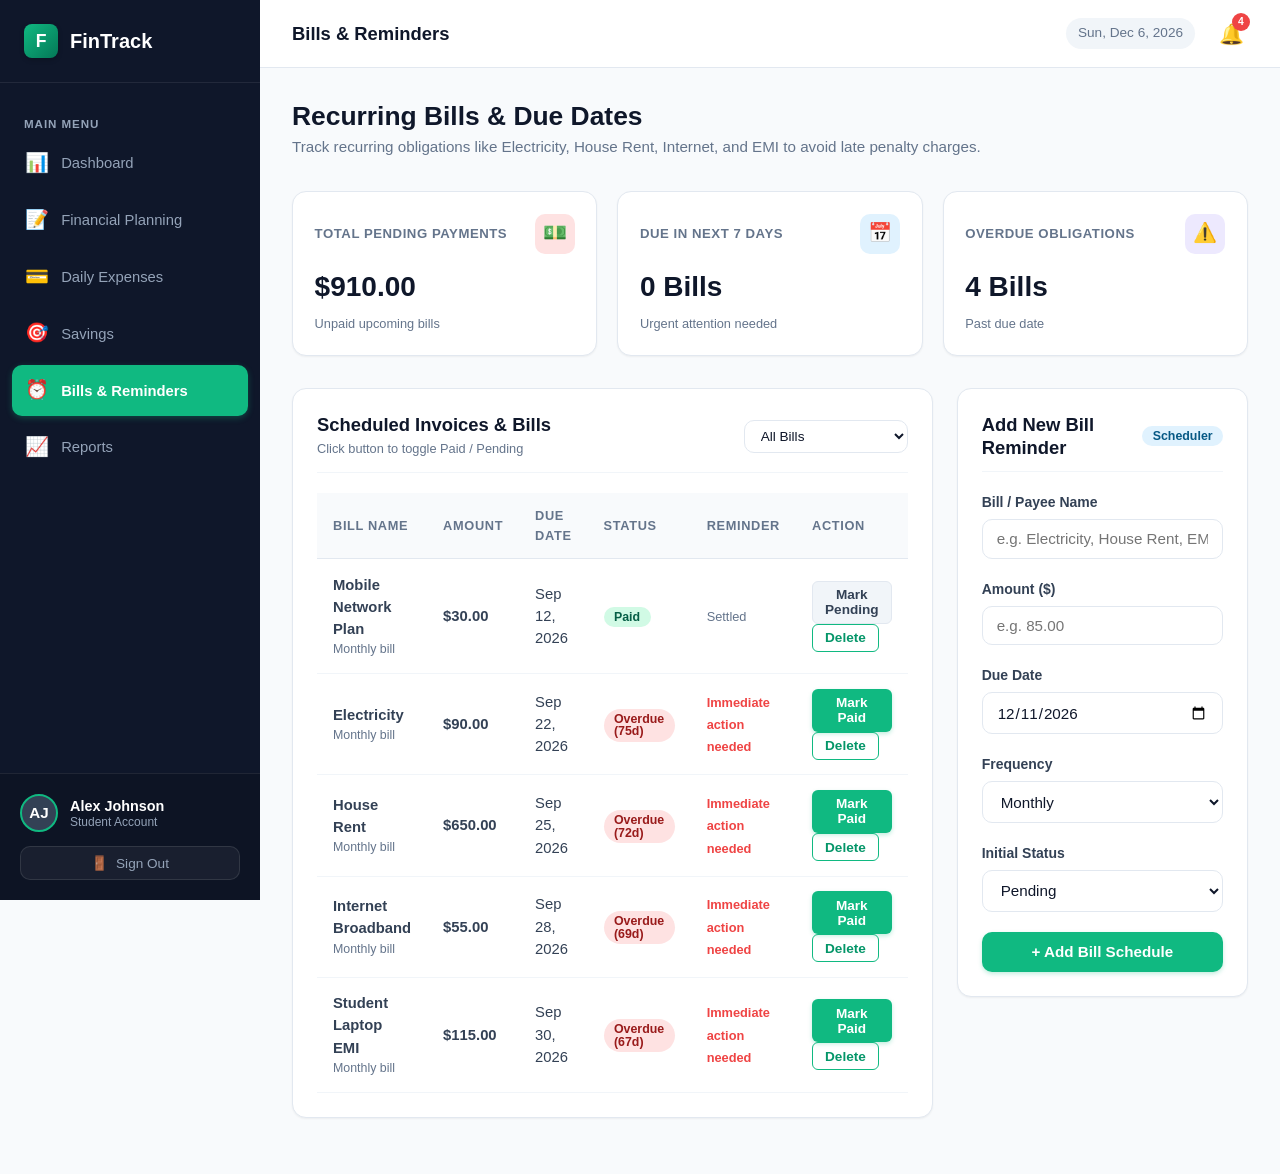
==== bills.html @ 2244a2cc "Initial FinTrack frontend" ====
<!DOCTYPE html>
<html lang="en">
<head>
  <meta charset="UTF-8">
  <meta name="viewport" content="width=device-width, initial-scale=1.0">
  <title>Bills & Reminders – FinTrack</title>
  <!-- Favicon -->
  <link rel="icon" type="image/svg+xml" href="assets/icons/favicon.svg">
  <!-- Global Stylesheet -->
  <link rel="stylesheet" href="css/style.css">
  <!-- Dashboard Layout Stylesheet -->
  <link rel="stylesheet" href="css/dashboard.css">
</head>
<body>

  <div class="app-layout">
    <div class="sidebar-overlay"></div>

    <!-- Sidebar Navigation -->
    <aside class="sidebar">
      <div class="sidebar-header">
        <a href="dashboard.html" class="brand-logo">
          <span class="brand-icon">F</span>
          <span>FinTrack</span>
        </a>
        <button id="sidebar-close" class="sidebar-close-btn" aria-label="Close Sidebar">&times;</button>
      </div>

      <ul class="sidebar-menu">
        <li class="menu-category">Main Menu</li>
        <li class="menu-item">
          <a href="dashboard.html" class="menu-link">
            <span class="menu-icon">📊</span>
            <span>Dashboard</span>
          </a>
        </li>
        <li class="menu-item">
          <a href="planning.html" class="menu-link">
            <span class="menu-icon">📝</span>
            <span>Financial Planning</span>
          </a>
        </li>
        <li class="menu-item">
          <a href="expenses.html" class="menu-link">
            <span class="menu-icon">💳</span>
            <span>Daily Expenses</span>
          </a>
        </li>
        <li class="menu-item">
          <a href="savings.html" class="menu-link">
            <span class="menu-icon">🎯</span>
            <span>Savings</span>
          </a>
        </li>
        <li class="menu-item">
          <a href="bills.html" class="menu-link active">
            <span class="menu-icon">⏰</span>
            <span>Bills & Reminders</span>
          </a>
        </li>
        <li class="menu-item">
          <a href="reports.html" class="menu-link">
            <span class="menu-icon">📈</span>
            <span>Reports</span>
          </a>
        </li>
      </ul>

      <!-- User Profile Preview & Logout -->
      <div class="sidebar-footer">
        <div class="user-profile-preview">
          <div class="user-avatar">AJ</div>
          <div class="user-info">
            <div class="user-name">Alex Johnson</div>
            <div class="user-role">Student Account</div>
          </div>
        </div>
        <button class="btn-sidebar-logout">
          <span>🚪</span> Sign Out
        </button>
      </div>
    </aside>

    <!-- Main Wrapper -->
    <div class="main-wrapper">
      <header class="topbar">
        <div class="topbar-left">
          <button id="menu-toggle" class="menu-toggle-btn" aria-label="Open Menu">☰</button>
          <div class="topbar-title">Bills & Reminders</div>
        </div>

        <div class="topbar-right">
          <span id="topbar-current-date" class="topbar-date">Loading date...</span>
          <a href="bills.html" class="notification-bell-btn" title="Pending Bills Notifications">
            <span>🔔</span>
            <span id="topbar-alert-count" class="notification-badge" style="display: none;">0</span>
          </a>
        </div>
      </header>

      <!-- Main Content -->
      <main class="dashboard-content">
        <div class="page-header">
          <div>
            <h1>Recurring Bills & Due Dates</h1>
            <p>Track recurring obligations like Electricity, House Rent, Internet, and EMI to avoid late penalty charges.</p>
          </div>
        </div>

        <!-- Reminder Summary Cards -->
        <section class="stats-grid mb-3">
          <div class="metric-card">
            <div class="metric-header">
              <span class="metric-title">Total Pending Payments</span>
              <div class="metric-icon-box metric-icon-expenses">💵</div>
            </div>
            <div id="bills-summary-pending-amount" class="metric-value">$0.00</div>
            <div class="metric-footer">Unpaid upcoming bills</div>
          </div>

          <div class="metric-card">
            <div class="metric-header">
              <span class="metric-title">Due In Next 7 Days</span>
              <div class="metric-icon-box metric-icon-planned">📅</div>
            </div>
            <div id="bills-summary-due-soon-count" class="metric-value">0 Bills</div>
            <div class="metric-footer">Urgent attention needed</div>
          </div>

          <div class="metric-card">
            <div class="metric-header">
              <span class="metric-title">Overdue Obligations</span>
              <div class="metric-icon-box metric-icon-target">⚠️</div>
            </div>
            <div id="bills-summary-overdue-count" class="metric-value">0 Bills</div>
            <div class="metric-footer">Past due date</div>
          </div>
        </section>

        <!-- Main Layout: Table + Add Form -->
        <div class="dashboard-row">
          <!-- Bills Table Card -->
          <div class="card">
            <div class="card-header" style="flex-wrap: wrap; gap: 0.75rem;">
              <div>
                <h3>Scheduled Invoices & Bills</h3>
                <span class="text-muted" style="font-size: 0.8rem;">Click button to toggle Paid / Pending</span>
              </div>

              <!-- Filter Selector -->
              <div>
                <select id="bill-filter-status" class="form-select" style="padding: 0.45rem 0.75rem; font-size: 0.85rem;">
                  <option value="all">All Bills</option>
                  <option value="pending">Only Pending / Due</option>
                  <option value="paid">Only Settled (Paid)</option>
                </select>
              </div>
            </div>

            <div class="table-responsive">
              <table class="table">
                <thead>
                  <tr>
                    <th>Bill Name</th>
                    <th>Amount</th>
                    <th>Due Date</th>
                    <th>Status</th>
                    <th>Reminder</th>
                    <th>Action</th>
                  </tr>
                </thead>
                <tbody id="bills-table-body">
                  <!-- Rendered dynamically by js/bills.js -->
                </tbody>
              </table>
            </div>
          </div>

          <!-- Add Bill Card Form -->
          <div>
            <div class="card">
              <div class="card-header">
                <h3>Add New Bill Reminder</h3>
                <span class="badge badge-info">Scheduler</span>
              </div>

              <form id="add-bill-form">
                <div class="form-group">
                  <label for="bill-name" class="form-label">Bill / Payee Name</label>
                  <input
                    type="text"
                    id="bill-name"
                    class="form-control"
                    placeholder="e.g. Electricity, House Rent, EMI"
                    required
                  >
                </div>

                <div class="form-group">
                  <label for="bill-amount" class="form-label">Amount ($)</label>
                  <input
                    type="number"
                    id="bill-amount"
                    class="form-control"
                    placeholder="e.g. 85.00"
                    min="0.01"
                    step="0.01"
                    required
                  >
                </div>

                <div class="form-group">
                  <label for="bill-due-date" class="form-label">Due Date</label>
                  <input type="date" id="bill-due-date" class="form-control" required>
                </div>

                <div class="form-group">
                  <label for="bill-frequency" class="form-label">Frequency</label>
                  <select id="bill-frequency" class="form-select" required>
                    <option value="Monthly">Monthly</option>
                    <option value="Quarterly">Quarterly</option>
                    <option value="Annually">Annually</option>
                    <option value="One-Time">One-Time</option>
                  </select>
                </div>

                <div class="form-group">
                  <label for="bill-status" class="form-label">Initial Status</label>
                  <select id="bill-status" class="form-select" required>
                    <option value="Pending">Pending</option>
                    <option value="Paid">Paid</option>
                  </select>
                </div>

                <button type="submit" class="btn btn-primary btn-block">
                  + Add Bill Schedule
                </button>
              </form>
            </div>
          </div>
        </div>
      </main>
    </div>
  </div>

  <!-- Scripts -->
  <script src="js/data.js"></script>
  <script src="js/main.js"></script>
  <script src="js/bills.js"></script>
</body>
</html>
---- css/style.css ----
/* ==========================================================================
   FinTrack - Personal Financial Management System
   Global Stylesheet (style.css)
   ========================================================================== */

:root {
  /* Color Palette */
  --primary: #10b981;
  --primary-hover: #059669;
  --primary-light: #ecfdf5;
  --primary-dark: #047857;

  --secondary: #3b82f6;
  --secondary-hover: #2563eb;
  --secondary-light: #eff6ff;

  --dark-navy: #0f172a;
  --slate-800: #1e293b;
  --slate-700: #334155;
  --slate-600: #475569;
  --slate-500: #64748b;
  --slate-400: #94a3b8;
  --slate-200: #e2e8f0;
  --slate-100: #f1f5f9;
  --slate-50: #f8fafc;

  --success: #10b981;
  --success-bg: #d1fae5;
  --success-text: #065f46;

  --warning: #f59e0b;
  --warning-bg: #fef3c7;
  --warning-text: #92400e;

  --danger: #ef4444;
  --danger-bg: #fee2e2;
  --danger-text: #991b1b;

  --info: #0ea5e9;
  --info-bg: #e0f2fe;
  --info-text: #075985;

  /* Surfaces & Borders */
  --bg-app: #f8fafc;
  --bg-card: #ffffff;
  --border-color: #e2e8f0;
  --border-focus: #10b981;

  /* Typography */
  --font-family: -apple-system, BlinkMacSystemFont, "Segoe UI", Roboto, "Helvetica Neue", Arial, sans-serif;

  /* Shadows */
  --shadow-sm: 0 1px 2px 0 rgba(0, 0, 0, 0.05);
  --shadow-md: 0 4px 6px -1px rgba(0, 0, 0, 0.08), 0 2px 4px -1px rgba(0, 0, 0, 0.04);
  --shadow-lg: 0 10px 15px -3px rgba(0, 0, 0, 0.08), 0 4px 6px -2px rgba(0, 0, 0, 0.04);
  --shadow-xl: 0 20px 25px -5px rgba(0, 0, 0, 0.1), 0 10px 10px -5px rgba(0, 0, 0, 0.04);

  /* Radii */
  --radius-sm: 6px;
  --radius-md: 10px;
  --radius-lg: 14px;
  --radius-full: 9999px;

  /* Transitions */
  --transition: all 0.2s ease-in-out;
}

/* Base Reset & Typography */
* {
  box-sizing: border-box;
  margin: 0;
  padding: 0;
}

html {
  font-size: 16px;
  scroll-behavior: smooth;
}

body {
  font-family: var(--font-family);
  background-color: var(--bg-app);
  color: var(--slate-700);
  line-height: 1.5;
  -webkit-font-smoothing: antialiased;
}

h1, h2, h3, h4, h5, h6 {
  color: var(--dark-navy);
  font-weight: 700;
  line-height: 1.25;
}

a {
  color: var(--primary-hover);
  text-decoration: none;
  transition: var(--transition);
}

a:hover {
  color: var(--primary-dark);
}

img, svg {
  vertical-align: middle;
}

/* ==========================================================================
   Utility Classes
   ========================================================================== */
.text-center { text-align: center; }
.text-right { text-align: right; }
.text-left { text-align: left; }
.text-muted { color: var(--slate-500); }
.text-success { color: var(--success); }
.text-danger { color: var(--danger); }
.text-warning { color: var(--warning); }
.text-primary { color: var(--primary); }
.fw-semibold { font-weight: 600; }
.fw-bold { font-weight: 700; }
.d-flex { display: flex; }
.align-center { align-items: center; }
.justify-between { justify-content: space-between; }
.gap-1 { gap: 0.5rem; }
.gap-2 { gap: 1rem; }
.gap-3 { gap: 1.5rem; }
.mb-1 { margin-bottom: 0.5rem; }
.mb-2 { margin-bottom: 1rem; }
.mb-3 { margin-bottom: 1.5rem; }
.mt-2 { margin-top: 1rem; }

/* ==========================================================================
   Buttons
   ========================================================================== */
.btn {
  display: inline-flex;
  align-items: center;
  justify-content: center;
  gap: 0.5rem;
  padding: 0.65rem 1.25rem;
  font-size: 0.95rem;
  font-weight: 600;
  font-family: inherit;
  border-radius: var(--radius-md);
  border: 1px solid transparent;
  cursor: pointer;
  transition: var(--transition);
  text-decoration: none;
}

.btn:disabled {
  opacity: 0.6;
  cursor: not-allowed;
}

.btn-primary {
  background-color: var(--primary);
  color: #ffffff;
  box-shadow: 0 2px 4px rgba(16, 185, 129, 0.25);
}
.btn-primary:hover {
  background-color: var(--primary-hover);
  color: #ffffff;
  box-shadow: 0 4px 8px rgba(16, 185, 129, 0.35);
}

.btn-secondary {
  background-color: var(--slate-100);
  color: var(--slate-700);
  border-color: var(--border-color);
}
.btn-secondary:hover {
  background-color: var(--slate-200);
  color: var(--dark-navy);
}

.btn-outline {
  background-color: transparent;
  color: var(--primary-hover);
  border-color: var(--primary);
}
.btn-outline:hover {
  background-color: var(--primary-light);
  color: var(--primary-dark);
}

.btn-danger {
  background-color: var(--danger);
  color: #ffffff;
}
.btn-danger:hover {
  background-color: #dc2626;
  color: #ffffff;
}

.btn-sm {
  padding: 0.35rem 0.75rem;
  font-size: 0.85rem;
  border-radius: var(--radius-sm);
}

.btn-block {
  width: 100%;
}

/* ==========================================================================
   Cards
   ========================================================================== */
.card {
  background-color: var(--bg-card);
  border-radius: var(--radius-lg);
  border: 1px solid var(--border-color);
  box-shadow: var(--shadow-sm);
  padding: 1.5rem;
  transition: var(--transition);
}

.card:hover {
  box-shadow: var(--shadow-md);
}

.card-header {
  display: flex;
  align-items: center;
  justify-content: space-between;
  margin-bottom: 1.25rem;
  padding-bottom: 0.75rem;
  border-bottom: 1px solid var(--slate-100);
}

.card-header h3 {
  font-size: 1.15rem;
  color: var(--dark-navy);
}

/* ==========================================================================
   Form Controls & Inputs
   ========================================================================== */
.form-group {
  margin-bottom: 1.25rem;
  display: flex;
  flex-direction: column;
}

.form-row {
  display: grid;
  grid-template-columns: repeat(auto-fit, minmax(220px, 1fr));
  gap: 1rem;
}

.form-label {
  font-size: 0.875rem;
  font-weight: 600;
  color: var(--slate-700);
  margin-bottom: 0.375rem;
  display: flex;
  align-items: center;
  justify-content: space-between;
}

.form-control,
.form-select {
  width: 100%;
  padding: 0.65rem 0.875rem;
  font-size: 0.95rem;
  font-family: inherit;
  color: var(--dark-navy);
  background-color: #ffffff;
  border: 1px solid var(--border-color);
  border-radius: var(--radius-md);
  transition: var(--transition);
}

.form-control:focus,
.form-select:focus {
  outline: none;
  border-color: var(--border-focus);
  box-shadow: 0 0 0 3px rgba(16, 185, 129, 0.15);
}

.form-error {
  color: var(--danger);
  font-size: 0.8rem;
  margin-top: 0.25rem;
  min-height: 1.1rem;
}

/* ==========================================================================
   Tables
   ========================================================================== */
.table-responsive {
  width: 100%;
  overflow-x: auto;
  -webkit-overflow-scrolling: touch;
}

.table {
  width: 100%;
  border-collapse: collapse;
  text-align: left;
  font-size: 0.925rem;
}

.table th {
  background-color: var(--slate-50);
  color: var(--slate-500);
  font-weight: 600;
  font-size: 0.8rem;
  text-transform: uppercase;
  letter-spacing: 0.05em;
  padding: 0.85rem 1rem;
  border-bottom: 1px solid var(--border-color);
}

.table td {
  padding: 0.9rem 1rem;
  border-bottom: 1px solid var(--slate-100);
  color: var(--slate-700);
  vertical-align: middle;
}

.table tbody tr:hover {
  background-color: var(--slate-50);
}

/* ==========================================================================
   Badges
   ========================================================================== */
.badge {
  display: inline-flex;
  align-items: center;
  gap: 0.35rem;
  padding: 0.25rem 0.65rem;
  font-size: 0.775rem;
  font-weight: 600;
  border-radius: var(--radius-full);
  line-height: 1;
}

.badge-success { background-color: var(--success-bg); color: var(--success-text); }
.badge-warning { background-color: var(--warning-bg); color: var(--warning-text); }
.badge-danger  { background-color: var(--danger-bg);  color: var(--danger-text); }
.badge-info    { background-color: var(--info-bg);    color: var(--info-text); }
.badge-secondary { background-color: var(--slate-100); color: var(--slate-600); }

/* ==========================================================================
   Progress Bar
   ========================================================================== */
.progress-bar-container {
  width: 100%;
  height: 8px;
  background-color: var(--slate-100);
  border-radius: var(--radius-full);
  overflow: hidden;
  margin: 0.5rem 0;
}

.progress-bar-fill {
  height: 100%;
  background-color: var(--primary);
  border-radius: var(--radius-full);
  transition: width 0.5s ease-in-out;
}

.progress-bar-fill.success {
  background-color: #10b981;
}
.progress-bar-fill.warning {
  background-color: #f59e0b;
}
.progress-bar-fill.danger {
  background-color: #ef4444;
}

/* ==========================================================================
   Alerts
   ========================================================================== */
.alert {
  padding: 1rem 1.25rem;
  border-radius: var(--radius-md);
  margin-bottom: 1rem;
  font-size: 0.925rem;
  display: flex;
  align-items: flex-start;
  gap: 0.75rem;
  border-left: 4px solid;
}

.alert-success {
  background-color: var(--success-bg);
  color: var(--success-text);
  border-left-color: var(--success);
}

.alert-warning {
  background-color: var(--warning-bg);
  color: var(--warning-text);
  border-left-color: var(--warning);
}

.alert-danger {
  background-color: var(--danger-bg);
  color: var(--danger-text);
  border-left-color: var(--danger);
}

.alert-info {
  background-color: var(--info-bg);
  color: var(--info-text);
  border-left-color: var(--info);
}

/* ==========================================================================
   Modal Component
   ========================================================================== */
.modal-overlay {
  position: fixed;
  top: 0;
  left: 0;
  width: 100%;
  height: 100%;
  background-color: rgba(15, 23, 42, 0.6);
  display: flex;
  align-items: center;
  justify-content: center;
  z-index: 1000;
  opacity: 0;
  visibility: hidden;
  transition: opacity 0.2s ease, visibility 0.2s ease;
  padding: 1rem;
}

.modal-overlay.active {
  opacity: 1;
  visibility: visible;
}

.modal-container {
  background-color: #ffffff;
  border-radius: var(--radius-lg);
  max-width: 520px;
  width: 100%;
  box-shadow: var(--shadow-xl);
  overflow: hidden;
  transform: translateY(-20px);
  transition: transform 0.2s ease;
}

.modal-overlay.active .modal-container {
  transform: translateY(0);
}

.modal-header {
  display: flex;
  align-items: center;
  justify-content: space-between;
  padding: 1.25rem 1.5rem;
  border-bottom: 1px solid var(--border-color);
}

.modal-header h3 {
  font-size: 1.2rem;
  margin: 0;
}

.modal-close-btn {
  background: transparent;
  border: none;
  font-size: 1.5rem;
  line-height: 1;
  color: var(--slate-400);
  cursor: pointer;
  transition: var(--transition);
}
.modal-close-btn:hover {
  color: var(--dark-navy);
}

.modal-body {
  padding: 1.5rem;
  max-height: 75vh;
  overflow-y: auto;
}

.modal-footer {
  padding: 1rem 1.5rem;
  background-color: var(--slate-50);
  border-top: 1px solid var(--border-color);
  display: flex;
  justify-content: flex-end;
  gap: 0.75rem;
}

/* ==========================================================================
   Toast Notifications
   ========================================================================== */
#toast-container {
  position: fixed;
  bottom: 1.5rem;
  right: 1.5rem;
  z-index: 2000;
  display: flex;
  flex-direction: column;
  gap: 0.75rem;
  pointer-events: none;
}

.toast {
  pointer-events: auto;
  background-color: var(--dark-navy);
  color: #ffffff;
  padding: 0.85rem 1.25rem;
  border-radius: var(--radius-md);
  box-shadow: var(--shadow-lg);
  font-size: 0.9rem;
  display: flex;
  align-items: center;
  gap: 0.75rem;
  min-width: 260px;
  max-width: 360px;
  animation: slideIn 0.3s ease;
  border-left: 4px solid var(--primary);
}

.toast.toast-error {
  border-left-color: var(--danger);
}
.toast.toast-warning {
  border-left-color: var(--warning);
}

@keyframes slideIn {
  from {
    transform: translateX(100%);
    opacity: 0;
  }
  to {
    transform: translateX(0);
    opacity: 1;
  }
}
---- css/dashboard.css ----
/* ==========================================================================
   FinTrack - Personal Financial Management System
   Dashboard Layout & Common App Views (dashboard.css)
   ========================================================================== */

/* App Wrapper Layout */
.app-layout {
  display: flex;
  min-height: 100vh;
  background-color: var(--bg-app);
}

/* ==========================================================================
   Sidebar Navigation
   ========================================================================== */
.sidebar {
  width: 260px;
  background-color: var(--dark-navy);
  color: #ffffff;
  display: flex;
  flex-direction: column;
  position: fixed;
  top: 0;
  bottom: 0;
  left: 0;
  z-index: 100;
  transition: transform 0.3s ease;
  overflow-y: auto;
}

.sidebar-header {
  padding: 1.5rem;
  display: flex;
  align-items: center;
  justify-content: space-between;
  border-bottom: 1px solid rgba(255, 255, 255, 0.08);
}

.brand-logo {
  display: flex;
  align-items: center;
  gap: 0.75rem;
  font-size: 1.25rem;
  font-weight: 700;
  color: #ffffff;
  text-decoration: none;
}

.brand-icon {
  width: 34px;
  height: 34px;
  background: linear-gradient(135deg, var(--primary) 0%, #047857 100%);
  border-radius: 8px;
  display: flex;
  align-items: center;
  justify-content: center;
  font-weight: 800;
  font-size: 1.1rem;
  color: #ffffff;
  box-shadow: 0 2px 5px rgba(0, 0, 0, 0.2);
}

.sidebar-close-btn {
  display: none;
  background: transparent;
  border: none;
  color: var(--slate-400);
  font-size: 1.5rem;
  cursor: pointer;
}

.sidebar-menu {
  list-style: none;
  padding: 1.25rem 0.75rem;
  flex: 1;
}

.menu-category {
  font-size: 0.725rem;
  text-transform: uppercase;
  letter-spacing: 0.08em;
  color: var(--slate-400);
  padding: 0.75rem 0.75rem 0.35rem 0.75rem;
  font-weight: 600;
}

.menu-item {
  margin-bottom: 0.35rem;
}

.menu-link {
  display: flex;
  align-items: center;
  gap: 0.85rem;
  padding: 0.7rem 0.85rem;
  border-radius: var(--radius-md);
  color: var(--slate-400);
  font-weight: 500;
  font-size: 0.925rem;
  transition: var(--transition);
  text-decoration: none;
}

.menu-link:hover {
  color: #ffffff;
  background-color: rgba(255, 255, 255, 0.06);
}

.menu-link.active {
  color: #ffffff;
  background-color: var(--primary);
  font-weight: 600;
  box-shadow: 0 2px 6px rgba(16, 185, 129, 0.3);
}

.menu-icon {
  font-size: 1.2rem;
  display: inline-flex;
  align-items: center;
  justify-content: center;
  width: 22px;
}

.sidebar-footer {
  padding: 1.25rem;
  border-top: 1px solid rgba(255, 255, 255, 0.08);
  background-color: rgba(0, 0, 0, 0.15);
}

.user-profile-preview {
  display: flex;
  align-items: center;
  gap: 0.75rem;
  margin-bottom: 0.85rem;
}

.user-avatar {
  width: 38px;
  height: 38px;
  border-radius: var(--radius-full);
  background-color: var(--slate-700);
  color: #ffffff;
  display: flex;
  align-items: center;
  justify-content: center;
  font-weight: 600;
  font-size: 0.95rem;
  border: 2px solid var(--primary);
}

.user-info {
  line-height: 1.2;
}

.user-name {
  font-size: 0.9rem;
  font-weight: 600;
  color: #ffffff;
}

.user-role {
  font-size: 0.75rem;
  color: var(--slate-400);
}

.btn-sidebar-logout {
  width: 100%;
  display: flex;
  align-items: center;
  justify-content: center;
  gap: 0.5rem;
  padding: 0.5rem;
  background-color: rgba(255, 255, 255, 0.05);
  color: var(--slate-400);
  border: 1px solid rgba(255, 255, 255, 0.1);
  border-radius: var(--radius-md);
  font-size: 0.85rem;
  cursor: pointer;
  transition: var(--transition);
}

.btn-sidebar-logout:hover {
  background-color: rgba(239, 68, 68, 0.15);
  color: #fca5a5;
  border-color: rgba(239, 68, 68, 0.3);
}

/* ==========================================================================
   Main Content Area
   ========================================================================== */
.main-wrapper {
  flex: 1;
  margin-left: 260px;
  min-height: 100vh;
  display: flex;
  flex-direction: column;
}

/* Topbar */
.topbar {
  height: 68px;
  background-color: #ffffff;
  border-bottom: 1px solid var(--border-color);
  display: flex;
  align-items: center;
  justify-content: space-between;
  padding: 0 2rem;
  position: sticky;
  top: 0;
  z-index: 90;
}

.topbar-left {
  display: flex;
  align-items: center;
  gap: 1rem;
}

.menu-toggle-btn {
  display: none;
  background: transparent;
  border: 1px solid var(--border-color);
  padding: 0.45rem 0.65rem;
  border-radius: var(--radius-sm);
  cursor: pointer;
  font-size: 1.15rem;
  color: var(--slate-700);
}

.topbar-title {
  font-size: 1.15rem;
  font-weight: 700;
  color: var(--dark-navy);
}

.topbar-right {
  display: flex;
  align-items: center;
  gap: 1.25rem;
}

.topbar-date {
  font-size: 0.85rem;
  color: var(--slate-500);
  background-color: var(--slate-100);
  padding: 0.35rem 0.75rem;
  border-radius: var(--radius-full);
}

.notification-bell-btn {
  position: relative;
  background: transparent;
  border: none;
  cursor: pointer;
  font-size: 1.25rem;
  color: var(--slate-600);
  padding: 0.25rem;
}

.notification-badge {
  position: absolute;
  top: -2px;
  right: -2px;
  background-color: var(--danger);
  color: #ffffff;
  font-size: 0.65rem;
  font-weight: 700;
  width: 18px;
  height: 18px;
  border-radius: var(--radius-full);
  display: flex;
  align-items: center;
  justify-content: center;
}

/* Dashboard Container */
.dashboard-content {
  padding: 2rem;
  flex: 1;
}

.page-header {
  display: flex;
  flex-wrap: wrap;
  align-items: center;
  justify-content: space-between;
  margin-bottom: 2rem;
  gap: 1rem;
}

.page-header h1 {
  font-size: 1.65rem;
}

.page-header p {
  color: var(--slate-500);
  font-size: 0.95rem;
  margin-top: 0.2rem;
}

/* ==========================================================================
   Metric Cards Grid
   ========================================================================== */
.stats-grid {
  display: grid;
  grid-template-columns: repeat(auto-fit, minmax(240px, 1fr));
  gap: 1.25rem;
  margin-bottom: 2rem;
}

.metric-card {
  background-color: var(--bg-card);
  border-radius: var(--radius-lg);
  padding: 1.35rem;
  border: 1px solid var(--border-color);
  box-shadow: var(--shadow-sm);
  display: flex;
  flex-direction: column;
  justify-content: space-between;
  position: relative;
  overflow: hidden;
  transition: var(--transition);
}

.metric-card:hover {
  transform: translateY(-2px);
  box-shadow: var(--shadow-md);
}

.metric-header {
  display: flex;
  align-items: center;
  justify-content: space-between;
  margin-bottom: 0.75rem;
}

.metric-title {
  font-size: 0.825rem;
  text-transform: uppercase;
  letter-spacing: 0.04em;
  font-weight: 600;
  color: var(--slate-500);
}

.metric-icon-box {
  width: 40px;
  height: 40px;
  border-radius: var(--radius-md);
  display: flex;
  align-items: center;
  justify-content: center;
  font-size: 1.2rem;
}

.metric-icon-income { background-color: var(--success-bg); color: var(--success-text); }
.metric-icon-planned { background-color: var(--info-bg); color: var(--info-text); }
.metric-icon-expenses { background-color: var(--danger-bg); color: var(--danger-text); }
.metric-icon-budget { background-color: var(--secondary-light); color: var(--secondary-hover); }
.metric-icon-savings { background-color: #fef3c7; color: #92400e; }
.metric-icon-target { background-color: #ede9fe; color: #6d28d9; }

.metric-value {
  font-size: 1.75rem;
  font-weight: 700;
  color: var(--dark-navy);
  margin-bottom: 0.4rem;
}

.metric-footer {
  display: flex;
  align-items: center;
  font-size: 0.8rem;
  color: var(--slate-500);
  gap: 0.5rem;
}

/* ==========================================================================
   Dashboard Widgets Layout
   ========================================================================== */
.dashboard-row {
  display: grid;
  grid-template-columns: 2fr 1fr;
  gap: 1.5rem;
  margin-bottom: 1.5rem;
}

.chart-card {
  min-height: 380px;
}

.chart-wrapper {
  position: relative;
  height: 300px;
  width: 100%;
}

/* Recent Expenses Item & Quick List */
.activity-item {
  display: flex;
  align-items: center;
  justify-content: space-between;
  padding: 0.85rem 0;
  border-bottom: 1px solid var(--slate-100);
}

.activity-item:last-child {
  border-bottom: none;
}

.activity-info {
  display: flex;
  align-items: center;
  gap: 0.85rem;
}

.activity-icon {
  width: 36px;
  height: 36px;
  border-radius: var(--radius-md);
  background-color: var(--slate-100);
  display: flex;
  align-items: center;
  justify-content: center;
  font-size: 1rem;
}

.activity-title {
  font-weight: 600;
  font-size: 0.925rem;
  color: var(--dark-navy);
}

.activity-subtitle {
  font-size: 0.775rem;
  color: var(--slate-400);
}

.activity-amount {
  font-weight: 700;
  font-size: 0.95rem;
}

/* Mobile Sidebar Backdrop */
.sidebar-overlay {
  display: none;
  position: fixed;
  top: 0;
  left: 0;
  right: 0;
  bottom: 0;
  background-color: rgba(15, 23, 42, 0.5);
  z-index: 99;
}

.sidebar-overlay.active {
  display: block;
}

/* ==========================================================================
   Responsive Breakpoints
   ========================================================================== */
@media (max-width: 1024px) {
  .dashboard-row {
    grid-template-columns: 1fr;
  }
}

@media (max-width: 768px) {
  .sidebar {
    transform: translateX(-100%);
  }

  .sidebar.open {
    transform: translateX(0);
  }

  .sidebar-close-btn {
    display: block;
  }

  .main-wrapper {
    margin-left: 0;
  }

  .menu-toggle-btn {
    display: block;
  }

  .topbar {
    padding: 0 1.25rem;
  }

  .dashboard-content {
    padding: 1.25rem;
  }

  .stats-grid {
    grid-template-columns: 1fr;
  }
}
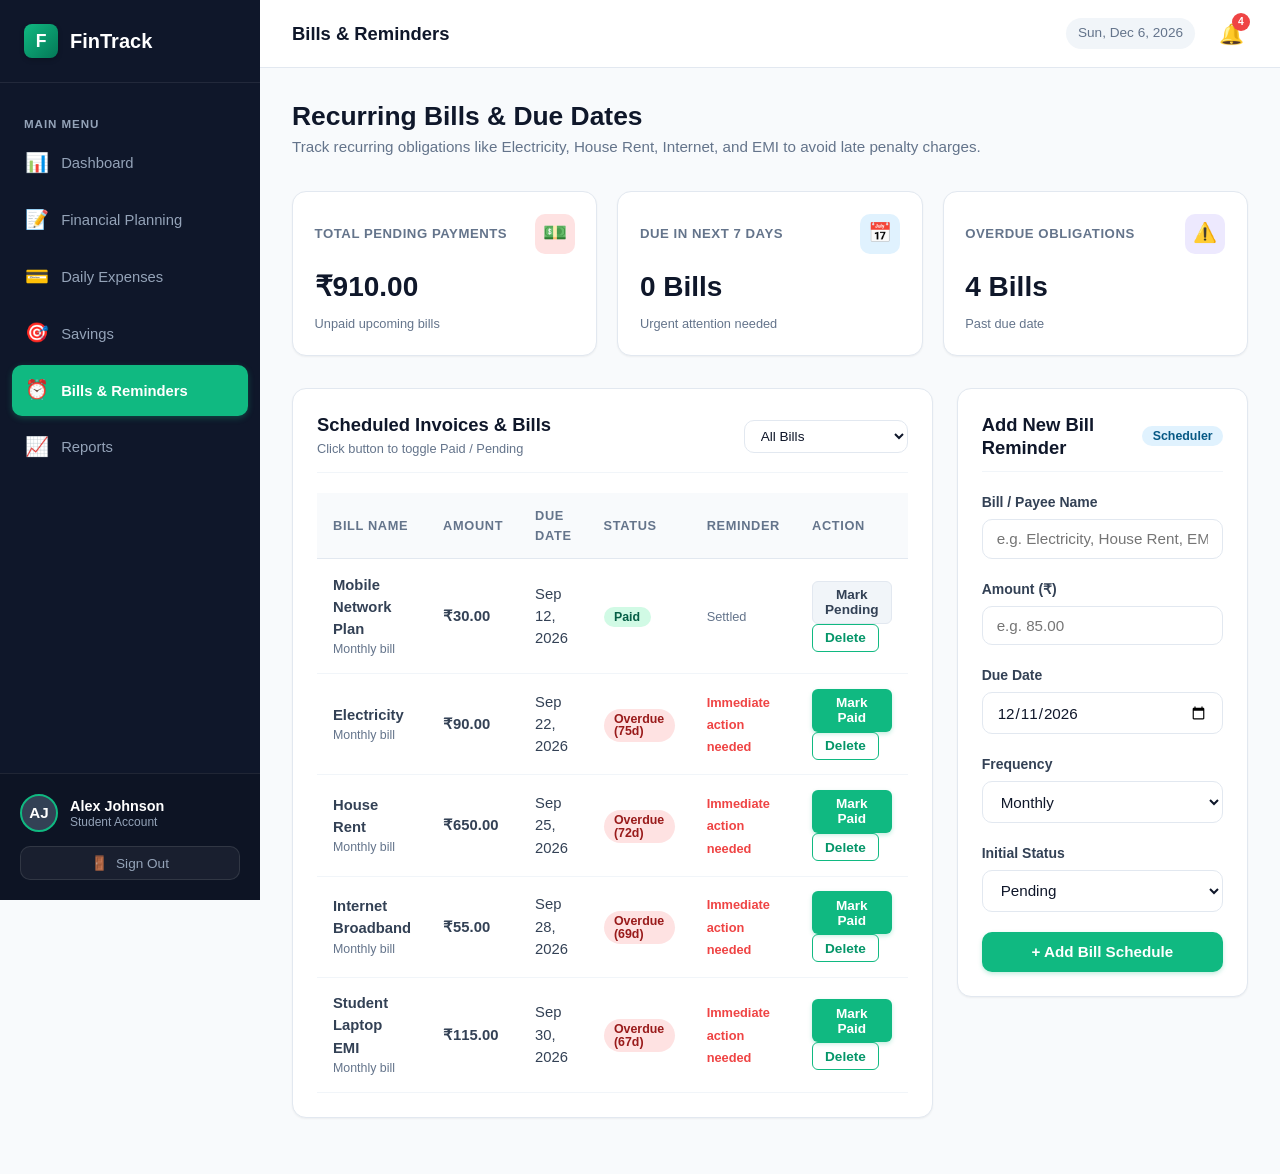
==== commit 353ce791: "Upload FinTrack Project" ====
--- a/bills.html
+++ b/bills.html
@@ -114,7 +114,7 @@
               <span class="metric-title">Total Pending Payments</span>
               <div class="metric-icon-box metric-icon-expenses">💵</div>
             </div>
-            <div id="bills-summary-pending-amount" class="metric-value">$0.00</div>
+            <div id="bills-summary-pending-amount" class="metric-value">₹0.00</div>
             <div class="metric-footer">Unpaid upcoming bills</div>
           </div>
 
@@ -197,7 +197,7 @@
                 </div>
 
                 <div class="form-group">
-                  <label for="bill-amount" class="form-label">Amount ($)</label>
+                  <label for="bill-amount" class="form-label">Amount (₹)</label>
                   <input
                     type="number"
                     id="bill-amount"
